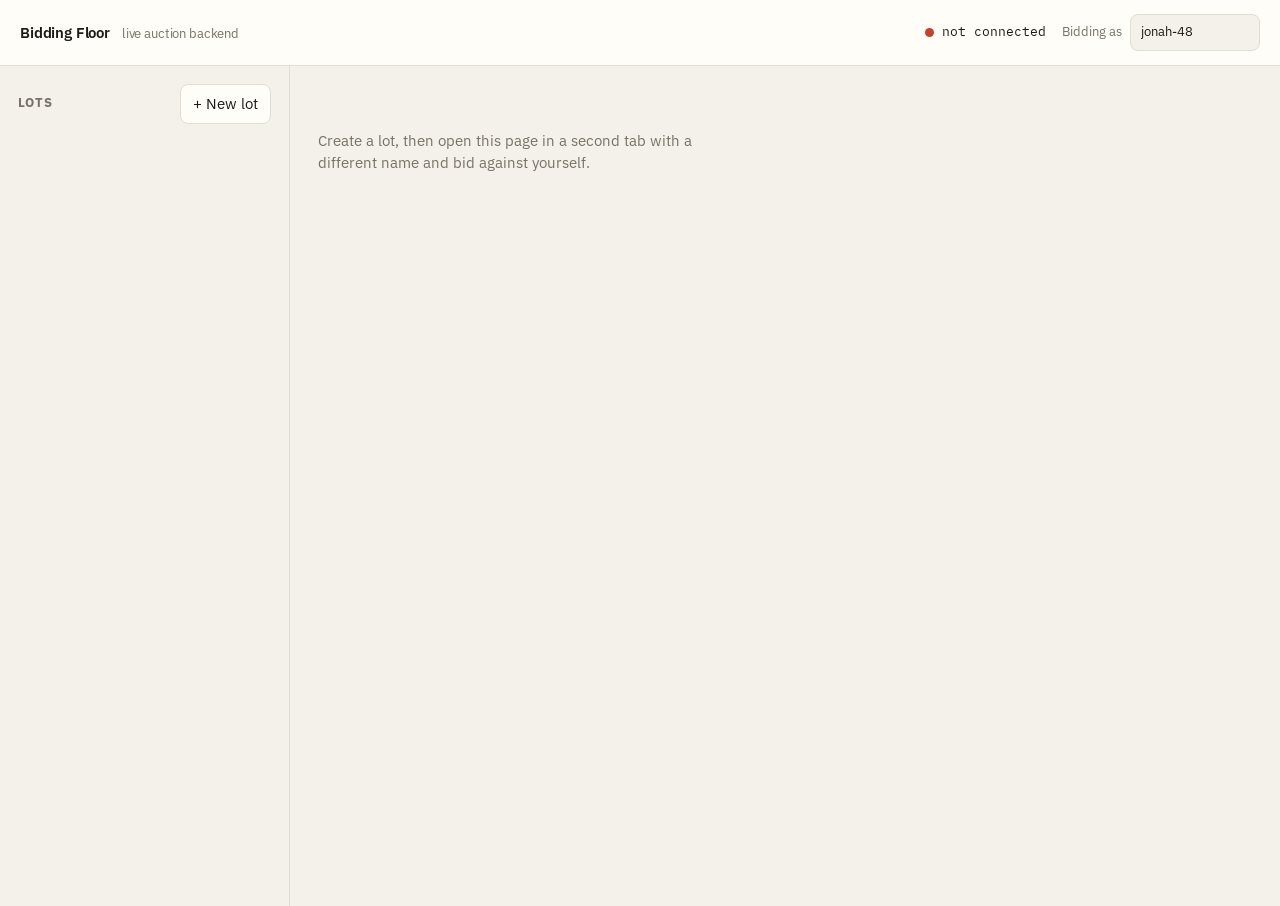
==== static/index.html @ c0554a83 "Browser client with failure drills; race and reconnect demos static/index.html: live bidding UI with" ====
<!doctype html>
<html lang="en">
<head>
<meta charset="utf-8">
<meta name="viewport" content="width=device-width, initial-scale=1">
<title>Bidding Floor</title>
<link rel="preconnect" href="https://fonts.googleapis.com">
<link rel="preconnect" href="https://fonts.gstatic.com" crossorigin>
<link href="https://fonts.googleapis.com/css2?family=IBM+Plex+Mono:wght@400;500;600&family=IBM+Plex+Sans:wght@400;500;600&display=swap" rel="stylesheet">
<style>
  :root {
    --bg: #f4f1ea; --panel: #fffdf8; --line: #e2ddd1; --ink: #1c1b18; --muted: #777266;
    --accent: #a8741a; --accent-soft: #f3e6c8; --up: #1f8a4c; --up-soft: #dcf1e3;
    --down: #c2412f; --down-soft: #f8e0db; --info: #2f5fb3;
    --sans: "IBM Plex Sans", system-ui, sans-serif;
    --mono: "IBM Plex Mono", ui-monospace, "Cascadia Mono", Consolas, monospace;
  }
  @media (prefers-color-scheme: dark) {
    :root:not([data-theme="light"]) {
      --bg: #111210; --panel: #191a17; --line: #2b2c28; --ink: #ecebe4; --muted: #8f8d84;
      --accent: #e3b04b; --accent-soft: #3a2f17; --up: #52cf86; --up-soft: #173324;
      --down: #ff7a68; --down-soft: #3c1e19; --info: #7fa8ff;
    }
  }
  :root[data-theme="dark"] {
    --bg: #111210; --panel: #191a17; --line: #2b2c28; --ink: #ecebe4; --muted: #8f8d84;
    --accent: #e3b04b; --accent-soft: #3a2f17; --up: #52cf86; --up-soft: #173324;
    --down: #ff7a68; --down-soft: #3c1e19; --info: #7fa8ff;
  }
  * { box-sizing: border-box; }
  body { margin: 0; background: var(--bg); color: var(--ink); font: 15px/1.45 var(--sans); }
  button, input, select { font: inherit; color: inherit; }
  button {
    border: 1px solid var(--line); background: var(--panel); border-radius: 8px;
    padding: 8px 12px; cursor: pointer;
  }
  button:hover { border-color: var(--muted); }
  button.primary { background: var(--ink); color: var(--bg); border-color: var(--ink); font-weight: 600; }
  input, select {
    border: 1px solid var(--line); background: var(--bg); border-radius: 8px; padding: 8px 10px; min-width: 0;
  }
  input:focus, select:focus, button:focus-visible { outline: 2px solid var(--accent); outline-offset: 1px; }
  .label { display: block; font-size: 11px; letter-spacing: .08em; text-transform: uppercase; color: var(--muted); }
  .num { font-family: var(--mono); font-variant-numeric: tabular-nums; }

  header {
    display: flex; align-items: center; gap: 16px; flex-wrap: wrap;
    padding: 14px 20px; border-bottom: 1px solid var(--line); background: var(--panel);
  }
  .brand { font-weight: 600; letter-spacing: -.01em; margin-right: auto; }
  .brand small { font-weight: 400; color: var(--muted); margin-left: 8px; }
  .conn { display: flex; align-items: center; gap: 8px; font-family: var(--mono); font-size: 13px; }
  .dot { width: 9px; height: 9px; border-radius: 50%; background: var(--muted); }
  .conn[data-s="live"] .dot { background: var(--up); box-shadow: 0 0 0 4px var(--up-soft); }
  .conn[data-s="reconnecting"] .dot, .conn[data-s="connecting"] .dot { background: var(--accent); animation: pulse 1s infinite; }
  .conn[data-s="offline"] .dot, .conn[data-s="gone"] .dot { background: var(--down); }
  @keyframes pulse { 50% { opacity: .3; } }
  .who { display: flex; align-items: center; gap: 8px; color: var(--muted); font-size: 13px; }
  .who input { width: 130px; color: var(--ink); }

  .layout { display: grid; grid-template-columns: 290px 1fr; min-height: calc(100vh - 60px); }
  aside { border-right: 1px solid var(--line); padding: 18px; }
  .lots-head { display: flex; align-items: center; justify-content: space-between; margin-bottom: 12px; }
  h2 { font-size: 13px; letter-spacing: .08em; text-transform: uppercase; color: var(--muted); margin: 0; }
  #newLot { display: grid; gap: 8px; padding: 12px; margin-bottom: 14px; border: 1px dashed var(--line); border-radius: 10px; }
  #newLot[hidden] { display: none; }
  #newLot .row { display: grid; grid-template-columns: 1fr 1fr; gap: 8px; }
  #newLot label { display: grid; gap: 4px; }
  #lotList { list-style: none; margin: 0; padding: 0; display: grid; gap: 6px; }
  #lotList button {
    width: 100%; text-align: left; display: grid; grid-template-columns: 1fr auto; gap: 2px 8px;
    padding: 10px 12px; border-radius: 10px;
  }
  #lotList button[aria-current="true"] { border-color: var(--accent); background: var(--accent-soft); }
  #lotList .t { font-weight: 500; overflow: hidden; text-overflow: ellipsis; white-space: nowrap; }
  #lotList .p { font-family: var(--mono); }
  #lotList .s { grid-column: 1 / -1; font-size: 12px; color: var(--muted); font-family: var(--mono); }

  main.stage { padding: 24px 28px 40px; min-width: 0; }
  .empty { color: var(--muted); padding: 40px 0; max-width: 46ch; }
  .lot-head { display: flex; align-items: center; gap: 12px; flex-wrap: wrap; }
  h1 { font-size: 24px; letter-spacing: -.02em; margin: 0; }
  .badge { font: 600 11px var(--mono); letter-spacing: .06em; text-transform: uppercase; padding: 3px 8px; border-radius: 99px; }
  .badge.open { background: var(--up-soft); color: var(--up); }
  .badge.closed { background: var(--down-soft); color: var(--down); }

  .board {
    display: grid; grid-template-columns: 1.4fr 1fr; gap: 1px; margin: 18px 0 14px;
    background: var(--line); border: 1px solid var(--line); border-radius: 14px; overflow: hidden;
  }
  .board > div { background: var(--panel); padding: 18px 20px; }
  .amount { display: block; font: 600 clamp(34px, 6vw, 54px)/1.1 var(--mono); letter-spacing: -.03em; margin-top: 4px; }
  .amount.flash { animation: flash .9s ease-out; }
  @keyframes flash { 0% { color: var(--up); transform: translateY(-2px); } 100% { color: var(--ink); } }
  .leader { color: var(--muted); font-size: 14px; }
  .leader b { color: var(--ink); font-weight: 600; }
  .time { display: block; font: 500 clamp(26px, 4vw, 38px)/1.2 var(--mono); margin-top: 4px; }
  .time.urgent { color: var(--down); }
  .facts { display: flex; gap: 22px; flex-wrap: wrap; font-size: 13px; color: var(--muted); }
  .facts b { color: var(--ink); font-family: var(--mono); font-weight: 500; }
  .facts abbr { text-decoration: underline dotted; cursor: help; }

  form.bid { display: flex; gap: 8px; flex-wrap: wrap; margin: 18px 0 8px; }
  form.bid input { width: 180px; font-family: var(--mono); font-size: 17px; }
  .outbox { font-size: 13px; color: var(--accent); min-height: 20px; }
  .toast { min-height: 24px; font-size: 14px; }
  .toast.good { color: var(--up); } .toast.bad { color: var(--down); }

  .drills { display: flex; gap: 8px; align-items: center; flex-wrap: wrap; margin: 6px 0 22px; padding: 10px 12px; border: 1px dashed var(--line); border-radius: 10px; }
  .drills .label { margin-right: 4px; }
  .drills button { font-size: 13px; padding: 6px 10px; }
  .drills button[aria-pressed="true"] { border-color: var(--down); color: var(--down); }

  .columns { display: grid; grid-template-columns: 1fr 1fr; gap: 22px; }
  ol { list-style: none; margin: 8px 0 0; padding: 0; }
  #bids li { display: flex; justify-content: space-between; gap: 10px; padding: 8px 0; border-bottom: 1px solid var(--line); }
  #bids li.mine .who-b { color: var(--accent); font-weight: 600; }
  #bids li.new { animation: slide .6s ease-out; }
  @keyframes slide { from { background: var(--up-soft); } to { background: transparent; } }
  #bids .amt { font-family: var(--mono); font-weight: 500; }
  #bids .when, #log .when { color: var(--muted); font-family: var(--mono); font-size: 12px; }
  #log li { padding: 6px 0; border-bottom: 1px solid var(--line); font-size: 13px; display: grid; grid-template-columns: 64px 1fr; gap: 8px; }
  #log li.bad { color: var(--down); } #log li.good { color: var(--up); } #log li.sys { color: var(--info); }

  @media (max-width: 820px) {
    .layout { grid-template-columns: 1fr; }
    aside { border-right: 0; border-bottom: 1px solid var(--line); }
    main.stage { padding: 18px 16px 32px; }
    .board, .columns { grid-template-columns: 1fr; }
    header { padding: 12px 16px; }
  }
</style>
</head>
<body>
<header>
  <div class="brand">Bidding Floor <small>live auction backend</small></div>
  <div class="conn" id="conn" data-s="offline" role="status"><span class="dot"></span><span id="connText">not connected</span></div>
  <label class="who">Bidding as <input id="bidder" maxlength="40" autocomplete="off"></label>
</header>

<div class="layout">
  <aside>
    <div class="lots-head"><h2>Lots</h2><button id="newLotBtn" type="button">+ New lot</button></div>
    <form id="newLot" hidden>
      <label><span class="label">Title</span><input name="title" required maxlength="120" value="Vintage film camera"></label>
      <div class="row">
        <label><span class="label">Start ₹</span><input name="starting_price" type="number" min="1" value="1000" required></label>
        <label><span class="label">Step ₹</span><input name="min_increment" type="number" min="1" value="50" required></label>
      </div>
      <label><span class="label">Runs for</span>
        <select name="duration_seconds">
          <option value="60">1 minute</option><option value="180" selected>3 minutes</option>
          <option value="600">10 minutes</option><option value="3600">1 hour</option>
        </select>
      </label>
      <button class="primary" type="submit">Create lot</button>
    </form>
    <ol id="lotList"></ol>
  </aside>

  <main class="stage">
    <div class="empty" id="empty">Create a lot, then open this page in a second tab with a different name and bid against yourself.</div>
    <section id="lot" hidden>
      <div class="lot-head"><h1 id="title"></h1><span class="badge" id="status"></span></div>

      <div class="board">
        <div>
          <span class="label">Current bid</span>
          <span class="amount" id="price">—</span>
          <span class="leader" id="leader"></span>
        </div>
        <div>
          <span class="label" id="clockLabel">Ends in</span>
          <span class="time" id="countdown">--:--</span>
        </div>
      </div>

      <div class="facts">
        <span>Next bid from <b id="minNext"></b></span>
        <span><b id="bidCount"></b> bids</span>
        <span><abbr title="Bumped on every change in the database. Updates older than the version you hold are ignored, so a snapshot and the live feed can never be applied out of order.">Version</abbr> <b id="version"></b></span>
      </div>

      <form class="bid" id="bidForm">
        <input id="amount" type="number" min="1" step="1" inputmode="numeric" aria-label="Bid amount" required>
        <button class="primary" type="submit">Place bid</button>
        <button type="button" data-steps="1">Min bid</button>
        <button type="button" data-steps="5">+5 steps</button>
      </form>
      <div class="outbox num" id="outbox" aria-live="polite"></div>
      <div class="toast" id="toast" aria-live="polite"></div>

      <div class="drills">
        <span class="label">Failure drills</span>
        <button type="button" id="dropBtn" title="Kill the socket like a network blip; the client reconnects with backoff">Drop connection</button>
        <button type="button" id="offlineBtn" aria-pressed="false" title="Stay disconnected. Bids queue in an outbox and are sent on reconnect">Go offline</button>
        <button type="button" id="resyncBtn" title="Ask the server for a fresh snapshot from the database">Resync</button>
      </div>

      <div class="columns">
        <div><h2>Bids (from the database)</h2><ol id="bids"></ol></div>
        <div><h2>This tab's activity</h2><ol id="log"></ol></div>
      </div>
    </section>
  </main>
</div>

<script>
(() => {
  const $ = (id) => document.getElementById(id);
  const money = (n) => (n == null ? "—" : "₹" + Number(n).toLocaleString("en-IN"));
  const clock = (d = new Date()) => d.toTimeString().slice(0, 8);
  const newId = () => (window.crypto && crypto.randomUUID ? crypto.randomUUID()
    : Date.now().toString(36) + Math.random().toString(36).slice(2));
  const REASONS = {
    bid_too_low: "too low",
    auction_closed: "the auction has ended",
    watch_only: "enter a name to bid",
    invalid_amount: "not a valid amount",
  };

  // ---- identity --------------------------------------------------------
  const names = ["asha", "bilal", "chen", "dara", "esha", "farid", "gita", "hiro", "isha", "jonah"];
  let bidder = "";
  try { bidder = localStorage.getItem("bidder") || ""; } catch {}
  if (!bidder) bidder = names[Math.floor(Math.random() * names.length)] + "-" + Math.floor(Math.random() * 90 + 10);
  $("bidder").value = bidder;
  $("bidder").addEventListener("change", () => {
    bidder = $("bidder").value.trim().slice(0, 40);
    try { localStorage.setItem("bidder", bidder); } catch {}
    log("sys", `Now ${bidder ? "bidding as " + bidder : "watching only"}; reconnecting`);
    reconnectNow();
  });

  // ---- connection ------------------------------------------------------
  let lotId = null;          // selected auction
  let ws = null;             // current socket, null while down
  let state = null;          // latest auction state, always from the server
  let bids = [];             // accepted bids, newest first
  let attempt = 0, retryTimer = null, offline = false, clockOffset = 0;
  const outbox = new Map();  // request_id -> amount, kept until the server answers

  function setConn(s, delay) {
    $("conn").dataset.s = s;
    $("connText").textContent = {
      live: "live", connecting: "connecting…", offline: "offline (drill)", gone: "lot not found",
      reconnecting: `reconnecting in ${((delay || 0) / 1000).toFixed(1)}s`,
    }[s];
  }

  function connect() {
    clearTimeout(retryTimer);
    if (lotId == null || offline) return;
    const proto = location.protocol === "https:" ? "wss" : "ws";
    const q = bidder ? `?bidder=${encodeURIComponent(bidder)}` : "";
    const sock = new WebSocket(`${proto}://${location.host}/ws/auctions/${lotId}${q}`);
    ws = sock;
    setConn("connecting");
    sock.onopen = () => { if (ws === sock) { attempt = 0; setConn("live"); } };
    sock.onmessage = (e) => { if (ws === sock) handle(JSON.parse(e.data)); };
    sock.onclose = (e) => {
      if (ws !== sock) return;            // replaced on purpose
      ws = null;
      if (e.code === 4404) { setConn("gone"); return; }
      if (offline) { setConn("offline"); return; }
      // Exponential backoff with jitter, so a restarting server isn't hit by every tab at once.
      const delay = Math.min(8000, 400 * 2 ** attempt) * (0.5 + Math.random() / 2);
      attempt++;
      setConn("reconnecting", delay);
      log("bad", `Connection lost (code ${e.code}). Retrying in ${(delay / 1000).toFixed(1)}s`);
      retryTimer = setTimeout(connect, delay);
    };
  }

  function disconnect() {
    clearTimeout(retryTimer);
    const old = ws; ws = null;
    if (old) old.close(1000);
  }
  function reconnectNow() { disconnect(); attempt = 0; connect(); }
  function send(obj) {
    if (ws && ws.readyState === WebSocket.OPEN) { ws.send(JSON.stringify(obj)); return true; }
    return false;
  }

  // ---- server messages -------------------------------------------------
  function handle(msg) {
    switch (msg.type) {
      case "snapshot": {
        const before = state && state.id === msg.auction.id ? state.version : null;
        state = msg.auction;
        bids = msg.bids;
        clockOffset = Date.parse(msg.server_time) - Date.now();
        log("sys", before == null
          ? `Connected. Snapshot v${state.version} read from the database`
          : `Snapshot from the database: v${before} → v${state.version}`);
        render();
        flushOutbox();
        break;
      }
      case "bid_accepted":
      case "auction_closed": {
        if (!state || msg.auction.version <= state.version) return;  // already have this or newer
        state = msg.auction;
        if (msg.bid) { bids = [msg.bid, ...bids].slice(0, 50); flashPrice(); }
        if (msg.type === "auction_closed") {
          log(state.leader === bidder ? "good" : "sys", state.leader
            ? `Auction closed. Winner: ${state.leader} at ${money(state.current_price)}`
            : "Auction closed with no bids");
        }
        render(msg.bid && msg.bid.id);
        break;
      }
      case "bid_result": onBidResult(msg); break;
      case "error": log("bad", `Server: ${msg.message}`); break;
    }
  }

  function onBidResult(msg) {
    const amount = outbox.get(msg.request_id);
    if (msg.reason === "busy_retry") { setTimeout(flushOutbox, 300); return; }  // stays queued
    outbox.delete(msg.request_id);
    renderOutbox();
    if (msg.accepted) {
      toast("good", msg.duplicate ? "Already counted. The retry didn't bid twice." : "You're the high bidder.");
      log("good", `${money(msg.bid.amount)} accepted${msg.duplicate ? " (a retry, not placed twice)" : ""}`);
    } else {
      const why = REASONS[msg.reason] || msg.reason;
      const min = msg.auction && msg.reason === "bid_too_low" ? `; minimum is ${money(msg.auction.min_next_bid)}` : "";
      toast("bad", `Rejected: ${why}${min}.`);
      log("bad", `${money(amount ?? (msg.bid && msg.bid.amount))} rejected: ${why}${min}`);
    }
    if (msg.auction && state && msg.auction.version > state.version) { state = msg.auction; render(); }
  }

  // ---- bidding ---------------------------------------------------------
  function placeBid(amount) {
    const request_id = newId();
    outbox.set(request_id, amount);
    if (!send({ type: "bid", amount, request_id })) {
      log("sys", `${money(amount)} queued; it will be sent when the connection is back`);
    }
    renderOutbox();
  }
  function flushOutbox() {
    for (const [request_id, amount] of outbox) send({ type: "bid", amount, request_id });
    renderOutbox();
  }

  $("bidForm").addEventListener("submit", (e) => {
    e.preventDefault();
    const amount = parseInt($("amount").value, 10);
    if (Number.isFinite(amount) && amount > 0) { placeBid(amount); $("amount").value = ""; }
  });
  document.querySelectorAll("[data-steps]").forEach((b) => b.addEventListener("click", () => {
    if (!state) return;
    $("amount").value = state.min_next_bid + (Number(b.dataset.steps) - 1) * state.min_increment;
    $("amount").focus();
  }));

  // ---- failure drills --------------------------------------------------
  $("dropBtn").addEventListener("click", () => {
    if (!ws) return;
    log("bad", "Drill: connection dropped");
    ws.close(4000, "drill");                // not a clean exit, so the client reconnects
  });
  $("offlineBtn").addEventListener("click", () => {
    offline = !offline;
    $("offlineBtn").setAttribute("aria-pressed", String(offline));
    $("offlineBtn").textContent = offline ? "Go online" : "Go offline";
    if (offline) { log("sys", "Drill: offline. New bids will queue"); disconnect(); setConn("offline"); }
    else { log("sys", "Drill: back online"); attempt = 0; connect(); }
  });
  $("resyncBtn").addEventListener("click", () => send({ type: "resync" }));

  // ---- rendering -------------------------------------------------------
  function render(newBidId) {
    $("empty").hidden = !!state;
    $("lot").hidden = !state;
    if (!state) return;
    $("title").textContent = state.title;
    $("status").textContent = state.status;
    $("status").className = "badge " + state.status;
    $("price").textContent = money(state.current_price);
    const leader = $("leader");
    leader.replaceChildren();
    if (state.leader) {
      const b = document.createElement("b"); b.textContent = state.leader;
      leader.append(state.status === "closed" ? "won by " : "held by ", b, state.leader === bidder ? " (you)" : "");
    } else {
      leader.textContent = `opens at ${money(state.starting_price)}`;
    }
    $("minNext").textContent = money(state.min_next_bid);
    $("bidCount").textContent = state.bid_count;
    $("version").textContent = "v" + state.version;
    $("amount").placeholder = state.min_next_bid;

    $("bids").replaceChildren(...bids.map((bid) => {
      const li = document.createElement("li");
      if (bid.bidder === bidder) li.classList.add("mine");
      if (bid.id === newBidId) li.classList.add("new");
      const who = document.createElement("span"); who.className = "who-b"; who.textContent = bid.bidder;
      const when = document.createElement("span"); when.className = "when"; when.textContent = clock(new Date(bid.created_at));
      const left = document.createElement("span"); left.append(who, " ", when);
      const amt = document.createElement("span"); amt.className = "amt"; amt.textContent = money(bid.amount);
      li.append(left, amt);
      return li;
    }));
    tick();
    updateLotRow();
  }

  function renderOutbox() {
    $("outbox").textContent = outbox.size
      ? `Outbox: ${[...outbox.values()].map(money).join(", ")} waiting for the server`
      : "";
  }
  function flashPrice() {
    const el = $("price"); el.classList.remove("flash"); void el.offsetWidth; el.classList.add("flash");
  }
  let toastTimer;
  function toast(kind, text) {
    $("toast").className = "toast " + kind; $("toast").textContent = text;
    clearTimeout(toastTimer); toastTimer = setTimeout(() => { $("toast").textContent = ""; }, 4000);
  }
  function log(kind, text) {
    const li = document.createElement("li"); li.className = kind;
    const when = document.createElement("span"); when.className = "when"; when.textContent = clock();
    const t = document.createElement("span"); t.textContent = text;
    li.append(when, t);
    $("log").prepend(li);
    while ($("log").children.length > 40) $("log").lastChild.remove();
  }

  function fmtLeft(ms) {
    if (ms <= 0) return "00:00";
    const s = Math.floor(ms / 1000), h = Math.floor(s / 3600);
    const mm = String(Math.floor((s % 3600) / 60)).padStart(2, "0"), ss = String(s % 60).padStart(2, "0");
    return h ? `${h}:${mm}:${ss}` : `${mm}:${ss}`;
  }
  function tick() {
    if (!state) return;
    const ms = Date.parse(state.ends_at) - (Date.now() + clockOffset);  // server clock, not the laptop's
    if (state.status === "closed") {
      $("clockLabel").textContent = "Ended at";
      $("countdown").textContent = clock(new Date(state.closed_at || state.ends_at));
    } else {
      $("clockLabel").textContent = ms > 0 ? "Ends in" : "Closing…";
      $("countdown").textContent = fmtLeft(ms);
    }
    $("countdown").classList.toggle("urgent", state.status === "open" && ms < 30000);
  }
  setInterval(tick, 250);

  // ---- lots ------------------------------------------------------------
  let lots = [];
  async function loadLots() {
    try { lots = await (await fetch("/auctions")).json(); } catch { return; }
    renderLots();
    if (lotId == null) {
      const fromHash = Number(new URLSearchParams(location.hash.slice(1)).get("lot"));
      const pick = lots.find((l) => l.id === fromHash) || lots.find((l) => l.status === "open");
      if (pick) selectLot(pick.id);
    }
  }
  function updateLotRow() {
    const i = lots.findIndex((l) => l.id === state.id);
    if (i >= 0) { lots[i] = state; renderLots(); }
  }
  function renderLots() {
    $("lotList").replaceChildren(...lots.map((l) => {
      const li = document.createElement("li");
      const b = document.createElement("button"); b.type = "button";
      b.setAttribute("aria-current", String(l.id === lotId));
      const t = document.createElement("span"); t.className = "t"; t.textContent = l.title;
      const p = document.createElement("span"); p.className = "p"; p.textContent = money(l.current_price ?? l.starting_price);
      const s = document.createElement("span"); s.className = "s";
      s.textContent = l.status === "closed"
        ? `#${l.id} · closed · ${l.leader ? "won by " + l.leader : "no bids"}`
        : `#${l.id} · ${l.bid_count} bids · open`;
      b.append(t, p, s);
      b.addEventListener("click", () => selectLot(l.id));
      li.append(b);
      return li;
    }));
  }
  function selectLot(id) {
    if (id === lotId) return;
    lotId = id; state = null; bids = []; outbox.clear();
    renderOutbox(); render(); renderLots();
    $("log").replaceChildren();
    history.replaceState(null, "", `#lot=${id}`);
    reconnectNow();
  }

  $("newLotBtn").addEventListener("click", () => { $("newLot").hidden = !$("newLot").hidden; });
  $("newLot").addEventListener("submit", async (e) => {
    e.preventDefault();
    const f = new FormData(e.target);
    const body = Object.fromEntries([...f].map(([k, v]) => [k, k === "title" ? v : Number(v)]));
    const res = await fetch("/auctions", {
      method: "POST", headers: { "Content-Type": "application/json" }, body: JSON.stringify(body),
    });
    if (!res.ok) { toast("bad", "Couldn't create the lot"); return; }
    const lot = await res.json();
    $("newLot").hidden = true;
    await loadLots();
    selectLot(lot.id);
  });

  loadLots();
  setInterval(loadLots, 5000);
})();
</script>
</body>
</html>
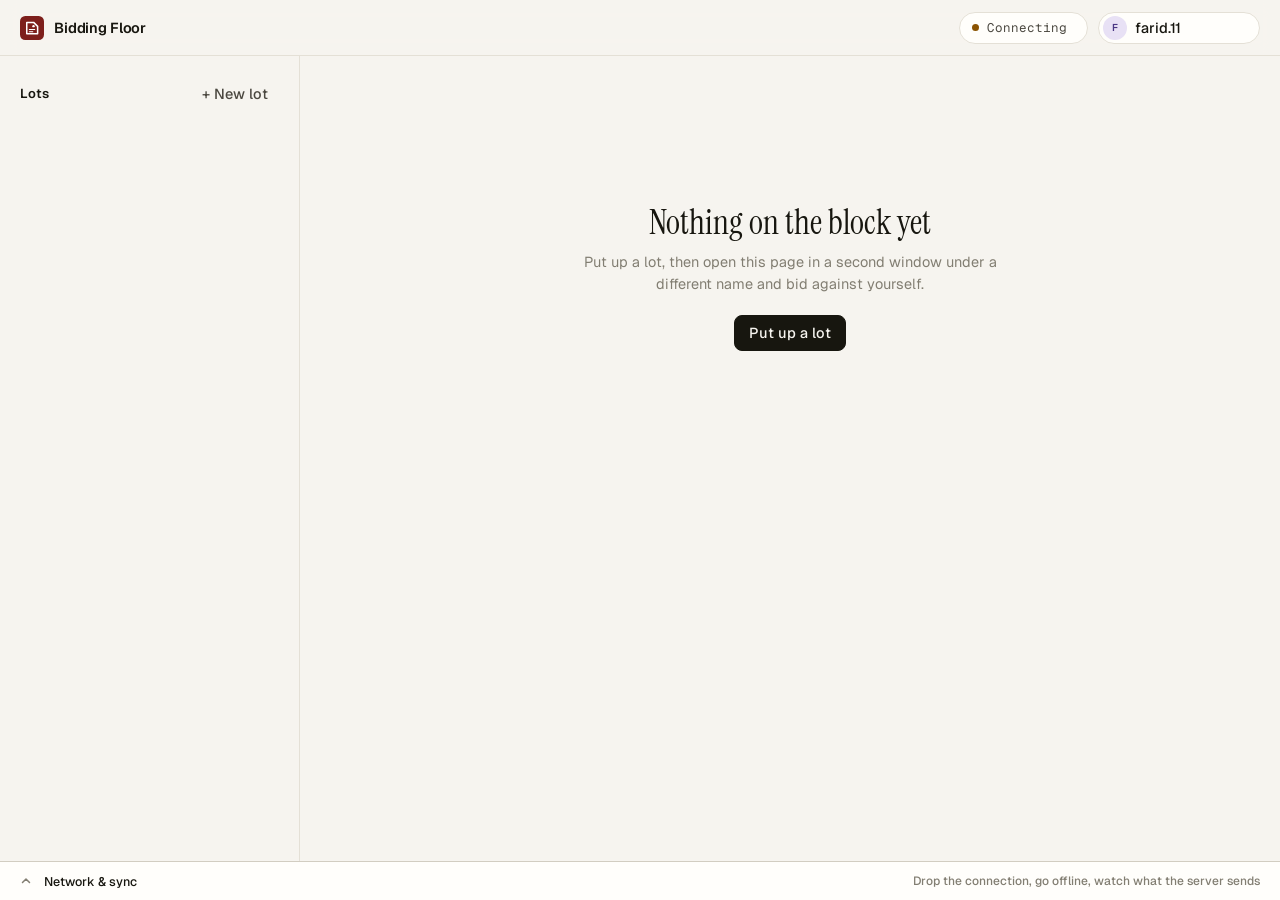
==== commit 53b17c8b: "Redesign the browser client Auction-house layout with lot numbers, one-click bid at the next increme" ====
--- a/static/index.html
+++ b/static/index.html
@@ -3,514 +3,157 @@
 <head>
 <meta charset="utf-8">
 <meta name="viewport" content="width=device-width, initial-scale=1">
-<title>Bidding Floor</title>
+<title>Bidding Floor · live auctions</title>
+<meta name="description" content="Timed auctions with live bidding over WebSockets.">
+<meta name="theme-color" content="#f6f4ef" media="(prefers-color-scheme: light)">
+<meta name="theme-color" content="#100f0d" media="(prefers-color-scheme: dark)">
+<link rel="icon" href="/static/favicon.svg" type="image/svg+xml">
 <link rel="preconnect" href="https://fonts.googleapis.com">
 <link rel="preconnect" href="https://fonts.gstatic.com" crossorigin>
-<link href="https://fonts.googleapis.com/css2?family=IBM+Plex+Mono:wght@400;500;600&family=IBM+Plex+Sans:wght@400;500;600&display=swap" rel="stylesheet">
-<style>
-  :root {
-    --bg: #f4f1ea; --panel: #fffdf8; --line: #e2ddd1; --ink: #1c1b18; --muted: #777266;
-    --accent: #a8741a; --accent-soft: #f3e6c8; --up: #1f8a4c; --up-soft: #dcf1e3;
-    --down: #c2412f; --down-soft: #f8e0db; --info: #2f5fb3;
-    --sans: "IBM Plex Sans", system-ui, sans-serif;
-    --mono: "IBM Plex Mono", ui-monospace, "Cascadia Mono", Consolas, monospace;
-  }
-  @media (prefers-color-scheme: dark) {
-    :root:not([data-theme="light"]) {
-      --bg: #111210; --panel: #191a17; --line: #2b2c28; --ink: #ecebe4; --muted: #8f8d84;
-      --accent: #e3b04b; --accent-soft: #3a2f17; --up: #52cf86; --up-soft: #173324;
-      --down: #ff7a68; --down-soft: #3c1e19; --info: #7fa8ff;
-    }
-  }
-  :root[data-theme="dark"] {
-    --bg: #111210; --panel: #191a17; --line: #2b2c28; --ink: #ecebe4; --muted: #8f8d84;
-    --accent: #e3b04b; --accent-soft: #3a2f17; --up: #52cf86; --up-soft: #173324;
-    --down: #ff7a68; --down-soft: #3c1e19; --info: #7fa8ff;
-  }
-  * { box-sizing: border-box; }
-  body { margin: 0; background: var(--bg); color: var(--ink); font: 15px/1.45 var(--sans); }
-  button, input, select { font: inherit; color: inherit; }
-  button {
-    border: 1px solid var(--line); background: var(--panel); border-radius: 8px;
-    padding: 8px 12px; cursor: pointer;
-  }
-  button:hover { border-color: var(--muted); }
-  button.primary { background: var(--ink); color: var(--bg); border-color: var(--ink); font-weight: 600; }
-  input, select {
-    border: 1px solid var(--line); background: var(--bg); border-radius: 8px; padding: 8px 10px; min-width: 0;
-  }
-  input:focus, select:focus, button:focus-visible { outline: 2px solid var(--accent); outline-offset: 1px; }
-  .label { display: block; font-size: 11px; letter-spacing: .08em; text-transform: uppercase; color: var(--muted); }
-  .num { font-family: var(--mono); font-variant-numeric: tabular-nums; }
-
-  header {
-    display: flex; align-items: center; gap: 16px; flex-wrap: wrap;
-    padding: 14px 20px; border-bottom: 1px solid var(--line); background: var(--panel);
-  }
-  .brand { font-weight: 600; letter-spacing: -.01em; margin-right: auto; }
-  .brand small { font-weight: 400; color: var(--muted); margin-left: 8px; }
-  .conn { display: flex; align-items: center; gap: 8px; font-family: var(--mono); font-size: 13px; }
-  .dot { width: 9px; height: 9px; border-radius: 50%; background: var(--muted); }
-  .conn[data-s="live"] .dot { background: var(--up); box-shadow: 0 0 0 4px var(--up-soft); }
-  .conn[data-s="reconnecting"] .dot, .conn[data-s="connecting"] .dot { background: var(--accent); animation: pulse 1s infinite; }
-  .conn[data-s="offline"] .dot, .conn[data-s="gone"] .dot { background: var(--down); }
-  @keyframes pulse { 50% { opacity: .3; } }
-  .who { display: flex; align-items: center; gap: 8px; color: var(--muted); font-size: 13px; }
-  .who input { width: 130px; color: var(--ink); }
-
-  .layout { display: grid; grid-template-columns: 290px 1fr; min-height: calc(100vh - 60px); }
-  aside { border-right: 1px solid var(--line); padding: 18px; }
-  .lots-head { display: flex; align-items: center; justify-content: space-between; margin-bottom: 12px; }
-  h2 { font-size: 13px; letter-spacing: .08em; text-transform: uppercase; color: var(--muted); margin: 0; }
-  #newLot { display: grid; gap: 8px; padding: 12px; margin-bottom: 14px; border: 1px dashed var(--line); border-radius: 10px; }
-  #newLot[hidden] { display: none; }
-  #newLot .row { display: grid; grid-template-columns: 1fr 1fr; gap: 8px; }
-  #newLot label { display: grid; gap: 4px; }
-  #lotList { list-style: none; margin: 0; padding: 0; display: grid; gap: 6px; }
-  #lotList button {
-    width: 100%; text-align: left; display: grid; grid-template-columns: 1fr auto; gap: 2px 8px;
-    padding: 10px 12px; border-radius: 10px;
-  }
-  #lotList button[aria-current="true"] { border-color: var(--accent); background: var(--accent-soft); }
-  #lotList .t { font-weight: 500; overflow: hidden; text-overflow: ellipsis; white-space: nowrap; }
-  #lotList .p { font-family: var(--mono); }
-  #lotList .s { grid-column: 1 / -1; font-size: 12px; color: var(--muted); font-family: var(--mono); }
-
-  main.stage { padding: 24px 28px 40px; min-width: 0; }
-  .empty { color: var(--muted); padding: 40px 0; max-width: 46ch; }
-  .lot-head { display: flex; align-items: center; gap: 12px; flex-wrap: wrap; }
-  h1 { font-size: 24px; letter-spacing: -.02em; margin: 0; }
-  .badge { font: 600 11px var(--mono); letter-spacing: .06em; text-transform: uppercase; padding: 3px 8px; border-radius: 99px; }
-  .badge.open { background: var(--up-soft); color: var(--up); }
-  .badge.closed { background: var(--down-soft); color: var(--down); }
-
-  .board {
-    display: grid; grid-template-columns: 1.4fr 1fr; gap: 1px; margin: 18px 0 14px;
-    background: var(--line); border: 1px solid var(--line); border-radius: 14px; overflow: hidden;
-  }
-  .board > div { background: var(--panel); padding: 18px 20px; }
-  .amount { display: block; font: 600 clamp(34px, 6vw, 54px)/1.1 var(--mono); letter-spacing: -.03em; margin-top: 4px; }
-  .amount.flash { animation: flash .9s ease-out; }
-  @keyframes flash { 0% { color: var(--up); transform: translateY(-2px); } 100% { color: var(--ink); } }
-  .leader { color: var(--muted); font-size: 14px; }
-  .leader b { color: var(--ink); font-weight: 600; }
-  .time { display: block; font: 500 clamp(26px, 4vw, 38px)/1.2 var(--mono); margin-top: 4px; }
-  .time.urgent { color: var(--down); }
-  .facts { display: flex; gap: 22px; flex-wrap: wrap; font-size: 13px; color: var(--muted); }
-  .facts b { color: var(--ink); font-family: var(--mono); font-weight: 500; }
-  .facts abbr { text-decoration: underline dotted; cursor: help; }
-
-  form.bid { display: flex; gap: 8px; flex-wrap: wrap; margin: 18px 0 8px; }
-  form.bid input { width: 180px; font-family: var(--mono); font-size: 17px; }
-  .outbox { font-size: 13px; color: var(--accent); min-height: 20px; }
-  .toast { min-height: 24px; font-size: 14px; }
-  .toast.good { color: var(--up); } .toast.bad { color: var(--down); }
-
-  .drills { display: flex; gap: 8px; align-items: center; flex-wrap: wrap; margin: 6px 0 22px; padding: 10px 12px; border: 1px dashed var(--line); border-radius: 10px; }
-  .drills .label { margin-right: 4px; }
-  .drills button { font-size: 13px; padding: 6px 10px; }
-  .drills button[aria-pressed="true"] { border-color: var(--down); color: var(--down); }
-
-  .columns { display: grid; grid-template-columns: 1fr 1fr; gap: 22px; }
-  ol { list-style: none; margin: 8px 0 0; padding: 0; }
-  #bids li { display: flex; justify-content: space-between; gap: 10px; padding: 8px 0; border-bottom: 1px solid var(--line); }
-  #bids li.mine .who-b { color: var(--accent); font-weight: 600; }
-  #bids li.new { animation: slide .6s ease-out; }
-  @keyframes slide { from { background: var(--up-soft); } to { background: transparent; } }
-  #bids .amt { font-family: var(--mono); font-weight: 500; }
-  #bids .when, #log .when { color: var(--muted); font-family: var(--mono); font-size: 12px; }
-  #log li { padding: 6px 0; border-bottom: 1px solid var(--line); font-size: 13px; display: grid; grid-template-columns: 64px 1fr; gap: 8px; }
-  #log li.bad { color: var(--down); } #log li.good { color: var(--up); } #log li.sys { color: var(--info); }
-
-  @media (max-width: 820px) {
-    .layout { grid-template-columns: 1fr; }
-    aside { border-right: 0; border-bottom: 1px solid var(--line); }
-    main.stage { padding: 18px 16px 32px; }
-    .board, .columns { grid-template-columns: 1fr; }
-    header { padding: 12px 16px; }
-  }
-</style>
+<link href="https://fonts.googleapis.com/css2?family=Geist:wght@400;500;600&family=Geist+Mono:wght@400;500&family=Instrument+Serif&display=swap" rel="stylesheet">
+<link rel="stylesheet" href="/static/app.css">
+<script src="/static/app.js" defer></script>
 </head>
 <body>
-<header>
-  <div class="brand">Bidding Floor <small>live auction backend</small></div>
-  <div class="conn" id="conn" data-s="offline" role="status"><span class="dot"></span><span id="connText">not connected</span></div>
-  <label class="who">Bidding as <input id="bidder" maxlength="40" autocomplete="off"></label>
+
+<header class="topbar">
+  <a class="brand" href="/">
+    <svg viewBox="0 0 32 32" aria-hidden="true"><rect width="32" height="32" rx="7" fill="var(--brand)"/><path d="M9 8.5h9.2l5.3 5.3v9.7H9z" fill="none" stroke="#fff" stroke-width="2" stroke-linejoin="round"/><circle cx="18" cy="13.5" r="1.6" fill="#fff"/><path d="M12.5 18h7M12.5 21h4.5" stroke="#fff" stroke-width="1.6" stroke-linecap="round"/></svg>
+    <span class="brand-name">Bidding Floor</span>
+  </a>
+  <span class="topbar-meta" id="liveCount"></span>
+  <div class="topbar-right">
+    <button class="conn" id="conn" type="button" data-state="connecting" title="Show the network panel">
+      <span class="conn-dot"></span><span id="connLabel">Connecting</span><span class="conn-ms" id="connMs"></span>
+    </button>
+    <label class="identity" title="Your bidder name">
+      <span class="avatar" id="meAvatar" aria-hidden="true"></span>
+      <input id="bidder" maxlength="40" autocomplete="nickname" spellcheck="false" aria-label="Your bidder name" placeholder="Your name">
+    </label>
+  </div>
 </header>
 
-<div class="layout">
-  <aside>
-    <div class="lots-head"><h2>Lots</h2><button id="newLotBtn" type="button">+ New lot</button></div>
-    <form id="newLot" hidden>
-      <label><span class="label">Title</span><input name="title" required maxlength="120" value="Vintage film camera"></label>
-      <div class="row">
-        <label><span class="label">Start ₹</span><input name="starting_price" type="number" min="1" value="1000" required></label>
-        <label><span class="label">Step ₹</span><input name="min_increment" type="number" min="1" value="50" required></label>
-      </div>
-      <label><span class="label">Runs for</span>
-        <select name="duration_seconds">
-          <option value="60">1 minute</option><option value="180" selected>3 minutes</option>
-          <option value="600">10 minutes</option><option value="3600">1 hour</option>
-        </select>
-      </label>
-      <button class="primary" type="submit">Create lot</button>
-    </form>
-    <ol id="lotList"></ol>
-  </aside>
+<div class="shell">
+  <nav class="lots" aria-label="Lots">
+    <div class="lots-head">
+      <h2>Lots <span id="lotCount"></span></h2>
+      <button class="btn btn-quiet" id="newLotBtn" type="button">+ New lot</button>
+    </div>
+    <ol class="lot-list" id="lotList"></ol>
+  </nav>
 
   <main class="stage">
-    <div class="empty" id="empty">Create a lot, then open this page in a second tab with a different name and bid against yourself.</div>
-    <section id="lot" hidden>
-      <div class="lot-head"><h1 id="title"></h1><span class="badge" id="status"></span></div>
+    <div class="empty" id="empty">
+      <h2>Nothing on the block yet</h2>
+      <p>Put up a lot, then open this page in a second window under a different name and bid against yourself.</p>
+      <button class="btn btn-ink" id="emptyNewLot" type="button">Put up a lot</button>
+    </div>
 
-      <div class="board">
-        <div>
-          <span class="label">Current bid</span>
-          <span class="amount" id="price">—</span>
-          <span class="leader" id="leader"></span>
+    <article class="lot" id="lot" hidden>
+      <header class="lot-head">
+        <p class="eyebrow"><span id="lotNo"></span><span class="dot"></span><span>Timed auction</span><span class="dot"></span><span id="lotOpened"></span></p>
+        <h1 id="lotTitle"></h1>
+        <p class="lot-desc" id="lotDesc"></p>
+      </header>
+
+      <aside class="bidbox" id="bidbox" aria-label="Bidding">
+        <div class="notice" id="notice" role="status" hidden></div>
+        <div class="bidbox-body">
+          <span class="label" id="priceLabel">Current bid</span>
+          <output class="price" id="price" aria-live="polite"></output>
+          <div class="price-sub" id="priceSub"></div>
+
+          <div class="clock">
+            <div class="clock-row"><span class="label" id="clockLabel">Closes in</span><span class="clock-time" id="clock"></span></div>
+            <div class="clock-bar"><span id="clockFill"></span></div>
+          </div>
+
+          <button class="btn btn-ink btn-bid" id="bidBtn" type="button"></button>
+          <div class="jumps" id="jumps"></div>
+
+          <form class="custom" id="customForm" autocomplete="off">
+            <label class="label" for="customAmount">Your own amount</label>
+            <div class="custom-row">
+              <div class="money-input"><span>₹</span><input id="customAmount" inputmode="numeric" pattern="[0-9]*"></div>
+              <button class="btn" type="submit">Place bid</button>
+            </div>
+          </form>
+
+          <p class="pending" id="pending" aria-live="polite"></p>
+          <p class="fine">Every bid is checked against the live price on the server. If someone gets there first, yours is turned down rather than applied.</p>
         </div>
-        <div>
-          <span class="label" id="clockLabel">Ends in</span>
-          <span class="time" id="countdown">--:--</span>
-        </div>
-      </div>
+      </aside>
 
-      <div class="facts">
-        <span>Next bid from <b id="minNext"></b></span>
-        <span><b id="bidCount"></b> bids</span>
-        <span><abbr title="Bumped on every change in the database. Updates older than the version you hold are ignored, so a snapshot and the live feed can never be applied out of order.">Version</abbr> <b id="version"></b></span>
-      </div>
-
-      <form class="bid" id="bidForm">
-        <input id="amount" type="number" min="1" step="1" inputmode="numeric" aria-label="Bid amount" required>
-        <button class="primary" type="submit">Place bid</button>
-        <button type="button" data-steps="1">Min bid</button>
-        <button type="button" data-steps="5">+5 steps</button>
-      </form>
-      <div class="outbox num" id="outbox" aria-live="polite"></div>
-      <div class="toast" id="toast" aria-live="polite"></div>
-
-      <div class="drills">
-        <span class="label">Failure drills</span>
-        <button type="button" id="dropBtn" title="Kill the socket like a network blip; the client reconnects with backoff">Drop connection</button>
-        <button type="button" id="offlineBtn" aria-pressed="false" title="Stay disconnected. Bids queue in an outbox and are sent on reconnect">Go offline</button>
-        <button type="button" id="resyncBtn" title="Ask the server for a fresh snapshot from the database">Resync</button>
-      </div>
-
-      <div class="columns">
-        <div><h2>Bids (from the database)</h2><ol id="bids"></ol></div>
-        <div><h2>This tab's activity</h2><ol id="log"></ol></div>
-      </div>
-    </section>
+      <section class="lot-details">
+        <dl class="facts">
+          <div><dt>Opening bid</dt><dd id="fOpening"></dd></div>
+          <div><dt>Increment</dt><dd id="fIncrement"></dd></div>
+          <div><dt>Bids</dt><dd id="fBids"></dd></div>
+          <div><dt>Closes</dt><dd id="fCloses"></dd></div>
+        </dl>
+        <div class="section-head"><h2>Bid history</h2><span>Read from the database, newest first</span></div>
+        <ol class="history" id="history"></ol>
+      </section>
+    </article>
   </main>
 </div>
 
-<script>
-(() => {
-  const $ = (id) => document.getElementById(id);
-  const money = (n) => (n == null ? "—" : "₹" + Number(n).toLocaleString("en-IN"));
-  const clock = (d = new Date()) => d.toTimeString().slice(0, 8);
-  const newId = () => (window.crypto && crypto.randomUUID ? crypto.randomUUID()
-    : Date.now().toString(36) + Math.random().toString(36).slice(2));
-  const REASONS = {
-    bid_too_low: "too low",
-    auction_closed: "the auction has ended",
-    watch_only: "enter a name to bid",
-    invalid_amount: "not a valid amount",
-  };
+<section class="devtools" id="devtools" data-open="false" aria-label="Network and sync">
+  <button class="devtools-tab" id="devToggle" type="button" aria-expanded="false" aria-controls="devBody">
+    <svg class="chev" width="12" height="12" viewBox="0 0 12 12" aria-hidden="true"><path d="M2.5 7.5 6 4l3.5 3.5" fill="none" stroke="currentColor" stroke-width="1.5" stroke-linecap="round" stroke-linejoin="round"/></svg>
+    Network &amp; sync
+    <span class="summary" id="devSummary"></span>
+    <span class="hint">Drop the connection, go offline, watch what the server sends</span>
+  </button>
+  <div class="devtools-body" id="devBody">
+    <div class="dev-stats">
+      <dl>
+        <dt>Socket</dt><dd id="dState">-</dd>
+        <dt>Round trip</dt><dd id="dLatency">-</dd>
+        <dt>Version held</dt><dd id="dVersion">-</dd>
+        <dt>Reconnects</dt><dd id="dReconnects">0</dd>
+        <dt>Unanswered bids</dt><dd id="dQueued">0</dd>
+      </dl>
+      <div class="dev-actions">
+        <button class="btn" id="dropBtn" type="button" title="Close the socket the way a network blip would. The client reconnects with backoff.">Drop connection</button>
+        <button class="btn" id="offlineBtn" type="button" aria-pressed="false" title="Stay disconnected. Bids wait in an outbox and are sent on reconnect.">Go offline</button>
+        <button class="btn" id="resyncBtn" type="button" title="Ask the server for a fresh snapshot from the database.">Resync from database</button>
+      </div>
+    </div>
+    <ol class="wire" id="wire" aria-label="Messages on the socket"></ol>
+  </div>
+</section>
 
-  // ---- identity --------------------------------------------------------
-  const names = ["asha", "bilal", "chen", "dara", "esha", "farid", "gita", "hiro", "isha", "jonah"];
-  let bidder = "";
-  try { bidder = localStorage.getItem("bidder") || ""; } catch {}
-  if (!bidder) bidder = names[Math.floor(Math.random() * names.length)] + "-" + Math.floor(Math.random() * 90 + 10);
-  $("bidder").value = bidder;
-  $("bidder").addEventListener("change", () => {
-    bidder = $("bidder").value.trim().slice(0, 40);
-    try { localStorage.setItem("bidder", bidder); } catch {}
-    log("sys", `Now ${bidder ? "bidding as " + bidder : "watching only"}; reconnecting`);
-    reconnectNow();
-  });
+<dialog id="lotDialog" aria-labelledby="lotDialogTitle">
+  <form id="lotForm">
+    <div class="dialog-head">
+      <h2 id="lotDialogTitle">Put up a lot</h2>
+      <p>It opens for bidding immediately.</p>
+    </div>
+    <div class="dialog-body">
+      <label class="field"><span class="label">Title</span><input name="title" required maxlength="120" placeholder="Leica M6 rangefinder, 1986"></label>
+      <label class="field"><span class="label">Description</span><textarea name="description" maxlength="2000" placeholder="Condition, provenance, anything a bidder should know"></textarea></label>
+      <div class="field-row">
+        <label class="field"><span class="label">Opening bid (₹)</span><input name="starting_price" type="number" min="1" step="1" required value="1000"></label>
+        <label class="field"><span class="label">Increment (₹)</span><input name="min_increment" type="number" min="1" step="1" required value="50"></label>
+      </div>
+      <div class="field">
+        <span class="label" id="durLabel">Runs for</span>
+        <div class="segmented" role="radiogroup" aria-labelledby="durLabel">
+          <input type="radio" name="duration_seconds" id="d2" value="120"><label for="d2">2 min</label>
+          <input type="radio" name="duration_seconds" id="d10" value="600" checked><label for="d10">10 min</label>
+          <input type="radio" name="duration_seconds" id="d60" value="3600"><label for="d60">1 hour</label>
+          <input type="radio" name="duration_seconds" id="d1440" value="86400"><label for="d1440">1 day</label>
+        </div>
+      </div>
+    </div>
+    <div class="dialog-foot">
+      <button class="btn btn-quiet" type="button" id="lotCancel">Cancel</button>
+      <button class="btn btn-ink" type="submit">Open bidding</button>
+    </div>
+  </form>
+</dialog>
 
-  // ---- connection ------------------------------------------------------
-  let lotId = null;          // selected auction
-  let ws = null;             // current socket, null while down
-  let state = null;          // latest auction state, always from the server
-  let bids = [];             // accepted bids, newest first
-  let attempt = 0, retryTimer = null, offline = false, clockOffset = 0;
-  const outbox = new Map();  // request_id -> amount, kept until the server answers
-
-  function setConn(s, delay) {
-    $("conn").dataset.s = s;
-    $("connText").textContent = {
-      live: "live", connecting: "connecting…", offline: "offline (drill)", gone: "lot not found",
-      reconnecting: `reconnecting in ${((delay || 0) / 1000).toFixed(1)}s`,
-    }[s];
-  }
-
-  function connect() {
-    clearTimeout(retryTimer);
-    if (lotId == null || offline) return;
-    const proto = location.protocol === "https:" ? "wss" : "ws";
-    const q = bidder ? `?bidder=${encodeURIComponent(bidder)}` : "";
-    const sock = new WebSocket(`${proto}://${location.host}/ws/auctions/${lotId}${q}`);
-    ws = sock;
-    setConn("connecting");
-    sock.onopen = () => { if (ws === sock) { attempt = 0; setConn("live"); } };
-    sock.onmessage = (e) => { if (ws === sock) handle(JSON.parse(e.data)); };
-    sock.onclose = (e) => {
-      if (ws !== sock) return;            // replaced on purpose
-      ws = null;
-      if (e.code === 4404) { setConn("gone"); return; }
-      if (offline) { setConn("offline"); return; }
-      // Exponential backoff with jitter, so a restarting server isn't hit by every tab at once.
-      const delay = Math.min(8000, 400 * 2 ** attempt) * (0.5 + Math.random() / 2);
-      attempt++;
-      setConn("reconnecting", delay);
-      log("bad", `Connection lost (code ${e.code}). Retrying in ${(delay / 1000).toFixed(1)}s`);
-      retryTimer = setTimeout(connect, delay);
-    };
-  }
-
-  function disconnect() {
-    clearTimeout(retryTimer);
-    const old = ws; ws = null;
-    if (old) old.close(1000);
-  }
-  function reconnectNow() { disconnect(); attempt = 0; connect(); }
-  function send(obj) {
-    if (ws && ws.readyState === WebSocket.OPEN) { ws.send(JSON.stringify(obj)); return true; }
-    return false;
-  }
-
-  // ---- server messages -------------------------------------------------
-  function handle(msg) {
-    switch (msg.type) {
-      case "snapshot": {
-        const before = state && state.id === msg.auction.id ? state.version : null;
-        state = msg.auction;
-        bids = msg.bids;
-        clockOffset = Date.parse(msg.server_time) - Date.now();
-        log("sys", before == null
-          ? `Connected. Snapshot v${state.version} read from the database`
-          : `Snapshot from the database: v${before} → v${state.version}`);
-        render();
-        flushOutbox();
-        break;
-      }
-      case "bid_accepted":
-      case "auction_closed": {
-        if (!state || msg.auction.version <= state.version) return;  // already have this or newer
-        state = msg.auction;
-        if (msg.bid) { bids = [msg.bid, ...bids].slice(0, 50); flashPrice(); }
-        if (msg.type === "auction_closed") {
-          log(state.leader === bidder ? "good" : "sys", state.leader
-            ? `Auction closed. Winner: ${state.leader} at ${money(state.current_price)}`
-            : "Auction closed with no bids");
-        }
-        render(msg.bid && msg.bid.id);
-        break;
-      }
-      case "bid_result": onBidResult(msg); break;
-      case "error": log("bad", `Server: ${msg.message}`); break;
-    }
-  }
-
-  function onBidResult(msg) {
-    const amount = outbox.get(msg.request_id);
-    if (msg.reason === "busy_retry") { setTimeout(flushOutbox, 300); return; }  // stays queued
-    outbox.delete(msg.request_id);
-    renderOutbox();
-    if (msg.accepted) {
-      toast("good", msg.duplicate ? "Already counted. The retry didn't bid twice." : "You're the high bidder.");
-      log("good", `${money(msg.bid.amount)} accepted${msg.duplicate ? " (a retry, not placed twice)" : ""}`);
-    } else {
-      const why = REASONS[msg.reason] || msg.reason;
-      const min = msg.auction && msg.reason === "bid_too_low" ? `; minimum is ${money(msg.auction.min_next_bid)}` : "";
-      toast("bad", `Rejected: ${why}${min}.`);
-      log("bad", `${money(amount ?? (msg.bid && msg.bid.amount))} rejected: ${why}${min}`);
-    }
-    if (msg.auction && state && msg.auction.version > state.version) { state = msg.auction; render(); }
-  }
-
-  // ---- bidding ---------------------------------------------------------
-  function placeBid(amount) {
-    const request_id = newId();
-    outbox.set(request_id, amount);
-    if (!send({ type: "bid", amount, request_id })) {
-      log("sys", `${money(amount)} queued; it will be sent when the connection is back`);
-    }
-    renderOutbox();
-  }
-  function flushOutbox() {
-    for (const [request_id, amount] of outbox) send({ type: "bid", amount, request_id });
-    renderOutbox();
-  }
-
-  $("bidForm").addEventListener("submit", (e) => {
-    e.preventDefault();
-    const amount = parseInt($("amount").value, 10);
-    if (Number.isFinite(amount) && amount > 0) { placeBid(amount); $("amount").value = ""; }
-  });
-  document.querySelectorAll("[data-steps]").forEach((b) => b.addEventListener("click", () => {
-    if (!state) return;
-    $("amount").value = state.min_next_bid + (Number(b.dataset.steps) - 1) * state.min_increment;
-    $("amount").focus();
-  }));
-
-  // ---- failure drills --------------------------------------------------
-  $("dropBtn").addEventListener("click", () => {
-    if (!ws) return;
-    log("bad", "Drill: connection dropped");
-    ws.close(4000, "drill");                // not a clean exit, so the client reconnects
-  });
-  $("offlineBtn").addEventListener("click", () => {
-    offline = !offline;
-    $("offlineBtn").setAttribute("aria-pressed", String(offline));
-    $("offlineBtn").textContent = offline ? "Go online" : "Go offline";
-    if (offline) { log("sys", "Drill: offline. New bids will queue"); disconnect(); setConn("offline"); }
-    else { log("sys", "Drill: back online"); attempt = 0; connect(); }
-  });
-  $("resyncBtn").addEventListener("click", () => send({ type: "resync" }));
-
-  // ---- rendering -------------------------------------------------------
-  function render(newBidId) {
-    $("empty").hidden = !!state;
-    $("lot").hidden = !state;
-    if (!state) return;
-    $("title").textContent = state.title;
-    $("status").textContent = state.status;
-    $("status").className = "badge " + state.status;
-    $("price").textContent = money(state.current_price);
-    const leader = $("leader");
-    leader.replaceChildren();
-    if (state.leader) {
-      const b = document.createElement("b"); b.textContent = state.leader;
-      leader.append(state.status === "closed" ? "won by " : "held by ", b, state.leader === bidder ? " (you)" : "");
-    } else {
-      leader.textContent = `opens at ${money(state.starting_price)}`;
-    }
-    $("minNext").textContent = money(state.min_next_bid);
-    $("bidCount").textContent = state.bid_count;
-    $("version").textContent = "v" + state.version;
-    $("amount").placeholder = state.min_next_bid;
-
-    $("bids").replaceChildren(...bids.map((bid) => {
-      const li = document.createElement("li");
-      if (bid.bidder === bidder) li.classList.add("mine");
-      if (bid.id === newBidId) li.classList.add("new");
-      const who = document.createElement("span"); who.className = "who-b"; who.textContent = bid.bidder;
-      const when = document.createElement("span"); when.className = "when"; when.textContent = clock(new Date(bid.created_at));
-      const left = document.createElement("span"); left.append(who, " ", when);
-      const amt = document.createElement("span"); amt.className = "amt"; amt.textContent = money(bid.amount);
-      li.append(left, amt);
-      return li;
-    }));
-    tick();
-    updateLotRow();
-  }
-
-  function renderOutbox() {
-    $("outbox").textContent = outbox.size
-      ? `Outbox: ${[...outbox.values()].map(money).join(", ")} waiting for the server`
-      : "";
-  }
-  function flashPrice() {
-    const el = $("price"); el.classList.remove("flash"); void el.offsetWidth; el.classList.add("flash");
-  }
-  let toastTimer;
-  function toast(kind, text) {
-    $("toast").className = "toast " + kind; $("toast").textContent = text;
-    clearTimeout(toastTimer); toastTimer = setTimeout(() => { $("toast").textContent = ""; }, 4000);
-  }
-  function log(kind, text) {
-    const li = document.createElement("li"); li.className = kind;
-    const when = document.createElement("span"); when.className = "when"; when.textContent = clock();
-    const t = document.createElement("span"); t.textContent = text;
-    li.append(when, t);
-    $("log").prepend(li);
-    while ($("log").children.length > 40) $("log").lastChild.remove();
-  }
-
-  function fmtLeft(ms) {
-    if (ms <= 0) return "00:00";
-    const s = Math.floor(ms / 1000), h = Math.floor(s / 3600);
-    const mm = String(Math.floor((s % 3600) / 60)).padStart(2, "0"), ss = String(s % 60).padStart(2, "0");
-    return h ? `${h}:${mm}:${ss}` : `${mm}:${ss}`;
-  }
-  function tick() {
-    if (!state) return;
-    const ms = Date.parse(state.ends_at) - (Date.now() + clockOffset);  // server clock, not the laptop's
-    if (state.status === "closed") {
-      $("clockLabel").textContent = "Ended at";
-      $("countdown").textContent = clock(new Date(state.closed_at || state.ends_at));
-    } else {
-      $("clockLabel").textContent = ms > 0 ? "Ends in" : "Closing…";
-      $("countdown").textContent = fmtLeft(ms);
-    }
-    $("countdown").classList.toggle("urgent", state.status === "open" && ms < 30000);
-  }
-  setInterval(tick, 250);
-
-  // ---- lots ------------------------------------------------------------
-  let lots = [];
-  async function loadLots() {
-    try { lots = await (await fetch("/auctions")).json(); } catch { return; }
-    renderLots();
-    if (lotId == null) {
-      const fromHash = Number(new URLSearchParams(location.hash.slice(1)).get("lot"));
-      const pick = lots.find((l) => l.id === fromHash) || lots.find((l) => l.status === "open");
-      if (pick) selectLot(pick.id);
-    }
-  }
-  function updateLotRow() {
-    const i = lots.findIndex((l) => l.id === state.id);
-    if (i >= 0) { lots[i] = state; renderLots(); }
-  }
-  function renderLots() {
-    $("lotList").replaceChildren(...lots.map((l) => {
-      const li = document.createElement("li");
-      const b = document.createElement("button"); b.type = "button";
-      b.setAttribute("aria-current", String(l.id === lotId));
-      const t = document.createElement("span"); t.className = "t"; t.textContent = l.title;
-      const p = document.createElement("span"); p.className = "p"; p.textContent = money(l.current_price ?? l.starting_price);
-      const s = document.createElement("span"); s.className = "s";
-      s.textContent = l.status === "closed"
-        ? `#${l.id} · closed · ${l.leader ? "won by " + l.leader : "no bids"}`
-        : `#${l.id} · ${l.bid_count} bids · open`;
-      b.append(t, p, s);
-      b.addEventListener("click", () => selectLot(l.id));
-      li.append(b);
-      return li;
-    }));
-  }
-  function selectLot(id) {
-    if (id === lotId) return;
-    lotId = id; state = null; bids = []; outbox.clear();
-    renderOutbox(); render(); renderLots();
-    $("log").replaceChildren();
-    history.replaceState(null, "", `#lot=${id}`);
-    reconnectNow();
-  }
-
-  $("newLotBtn").addEventListener("click", () => { $("newLot").hidden = !$("newLot").hidden; });
-  $("newLot").addEventListener("submit", async (e) => {
-    e.preventDefault();
-    const f = new FormData(e.target);
-    const body = Object.fromEntries([...f].map(([k, v]) => [k, k === "title" ? v : Number(v)]));
-    const res = await fetch("/auctions", {
-      method: "POST", headers: { "Content-Type": "application/json" }, body: JSON.stringify(body),
-    });
-    if (!res.ok) { toast("bad", "Couldn't create the lot"); return; }
-    const lot = await res.json();
-    $("newLot").hidden = true;
-    await loadLots();
-    selectLot(lot.id);
-  });
-
-  loadLots();
-  setInterval(loadLots, 5000);
-})();
-</script>
+<div class="toast" id="toast" role="status" aria-live="polite"></div>
 </body>
 </html>
--- a/static/app.css
+++ b/static/app.css
@@ -0,0 +1,456 @@
+/* Bidding Floor - client styles */
+
+:root {
+  --paper: #f6f4ef;
+  --surface: #fffefb;
+  --sunken: #efece5;
+  --ink: #17160f;
+  --ink-2: #4b4840;
+  --muted: #827e72;
+  --faint: #b0ab9f;
+  --line: #e4e0d6;
+  --line-2: #d2cdc1;
+  --brand: #7d1f1b;
+  --lead: #17663f;
+  --lead-bg: #e3f0e7;
+  --warn: #8a5300;
+  --warn-bg: #fbefd7;
+  --danger: #b0281c;
+  --danger-bg: #fbe6e2;
+  --focus: #2457c5;
+  --shadow: 0 1px 0 rgb(23 22 15 / 4%), 0 12px 32px -18px rgb(23 22 15 / 28%);
+
+  --a0-bg: #e8e1f5; --a0-fg: #4a3784;
+  --a1-bg: #dcecf4; --a1-fg: #1f5a78;
+  --a2-bg: #e2efdc; --a2-fg: #35662a;
+  --a3-bg: #f7e5d6; --a3-fg: #8a4a17;
+  --a4-bg: #f5dfe4; --a4-fg: #8a2d45;
+  --a5-bg: #e6e4dc; --a5-fg: #4f4b40;
+
+  --serif: "Instrument Serif", "Iowan Old Style", Georgia, serif;
+  --sans: "Geist", ui-sans-serif, system-ui, -apple-system, "Segoe UI", sans-serif;
+  --mono: "Geist Mono", ui-monospace, "Cascadia Mono", Consolas, monospace;
+  --radius: 10px;
+  --devtools-h: 38px;
+  color-scheme: light;
+}
+
+@media (prefers-color-scheme: dark) {
+  :root:not([data-theme="light"]) {
+    --paper: #100f0d; --surface: #181714; --sunken: #13120f;
+    --ink: #f0eee7; --ink-2: #c6c2b7; --muted: #8d897e; --faint: #5d5a52;
+    --line: #2a2924; --line-2: #3a3832;
+    --brand: #e2665d;
+    --lead: #62cf95; --lead-bg: #142c1f;
+    --warn: #efb45b; --warn-bg: #30240f;
+    --danger: #ff7d70; --danger-bg: #371613;
+    --focus: #7fa7ff;
+    --shadow: 0 1px 0 rgb(0 0 0 / 30%), 0 16px 40px -20px rgb(0 0 0 / 70%);
+    --a0-bg: #2c2545; --a0-fg: #cbbef5;
+    --a1-bg: #1c3340; --a1-fg: #a8d4ea;
+    --a2-bg: #1f3319; --a2-fg: #b4dca5;
+    --a3-bg: #3a2717; --a3-fg: #f0c39b;
+    --a4-bg: #3b1d26; --a4-fg: #f1b1c1;
+    --a5-bg: #2b2a25; --a5-fg: #d4d0c4;
+    color-scheme: dark;
+  }
+}
+
+*, *::before, *::after { box-sizing: border-box; }
+html { -webkit-text-size-adjust: 100%; }
+body {
+  margin: 0;
+  background: var(--paper);
+  color: var(--ink);
+  font: 14.5px/1.5 var(--sans);
+  font-feature-settings: "ss01", "cv11";
+  -webkit-font-smoothing: antialiased;
+  padding-bottom: var(--devtools-h);
+}
+body.devtools-open { padding-bottom: 300px; }
+button, input, textarea { font: inherit; color: inherit; }
+button { cursor: pointer; }
+:focus-visible { outline: 2px solid var(--focus); outline-offset: 2px; border-radius: 6px; }
+[hidden] { display: none !important; }
+.num, .mono { font-family: var(--mono); font-variant-numeric: tabular-nums; }
+.label {
+  display: block;
+  font-size: 11px;
+  font-weight: 500;
+  letter-spacing: .08em;
+  text-transform: uppercase;
+  color: var(--muted);
+}
+
+/* ---------- buttons ---------- */
+.btn {
+  display: inline-flex; align-items: center; justify-content: center; gap: 8px;
+  height: 36px; padding: 0 14px;
+  border: 1px solid var(--line-2); border-radius: 8px;
+  background: var(--surface);
+  font-weight: 500;
+  transition: background .15s, border-color .15s, transform .05s;
+}
+.btn:hover:not(:disabled) { border-color: var(--muted); }
+.btn:active:not(:disabled) { transform: translateY(1px); }
+.btn:disabled { cursor: not-allowed; opacity: .5; }
+.btn-ink { background: var(--ink); border-color: var(--ink); color: var(--paper); }
+.btn-ink:hover:not(:disabled) { background: var(--ink-2); border-color: var(--ink-2); }
+.btn-quiet { border-color: transparent; background: transparent; color: var(--ink-2); padding: 0 10px; }
+.btn-quiet:hover:not(:disabled) { background: var(--sunken); border-color: transparent; }
+
+/* ---------- top bar ---------- */
+.topbar {
+  position: sticky; top: 0; z-index: 20;
+  display: flex; align-items: center; gap: 20px;
+  height: 56px; padding: 0 20px;
+  background: color-mix(in srgb, var(--paper) 88%, transparent);
+  backdrop-filter: saturate(1.4) blur(10px);
+  border-bottom: 1px solid var(--line);
+}
+.brand {
+  display: inline-flex; align-items: center; gap: 10px;
+  color: var(--ink); text-decoration: none;
+  font-weight: 600; letter-spacing: -.01em;
+}
+.brand svg { width: 24px; height: 24px; flex: none; }
+.topbar-meta { color: var(--muted); font-size: 13px; }
+.topbar-right { margin-left: auto; display: flex; align-items: center; gap: 10px; }
+
+.conn {
+  display: inline-flex; align-items: center; gap: 8px;
+  height: 32px; padding: 0 12px;
+  border: 1px solid var(--line); border-radius: 99px;
+  background: var(--surface);
+  font: 12.5px var(--mono); color: var(--ink-2); white-space: nowrap;
+}
+.conn-ms:not(:empty)::before { content: "·"; margin: 0 6px; color: var(--faint); }
+.conn-dot { width: 7px; height: 7px; border-radius: 50%; background: var(--faint); flex: none; }
+.conn[data-state="live"] .conn-dot { background: var(--lead); box-shadow: 0 0 0 3px var(--lead-bg); }
+.conn[data-state="connecting"] .conn-dot,
+.conn[data-state="reconnecting"] .conn-dot { background: var(--warn); animation: blink 1s steps(2, start) infinite; }
+.conn[data-state="offline"] .conn-dot,
+.conn[data-state="missing"] .conn-dot { background: var(--danger); }
+@keyframes blink { to { visibility: hidden; } }
+
+.identity {
+  display: inline-flex; align-items: center; gap: 8px;
+  height: 32px; padding: 0 4px 0 4px;
+  border: 1px solid var(--line); border-radius: 99px; background: var(--surface);
+}
+.identity input {
+  width: 120px; border: 0; background: transparent; padding: 0 8px 0 0;
+  font-weight: 500;
+}
+.identity input:focus { outline: none; }
+.identity:focus-within { border-color: var(--focus); }
+
+/* ---------- avatars & chips ---------- */
+.avatar {
+  display: inline-grid; place-items: center; flex: none;
+  width: 24px; height: 24px; border-radius: 50%;
+  font: 600 10px/1 var(--sans); letter-spacing: .02em;
+  background: var(--a5-bg); color: var(--a5-fg);
+}
+.avatar-lg { width: 28px; height: 28px; font-size: 11px; }
+.avatar[data-hue="0"] { background: var(--a0-bg); color: var(--a0-fg); }
+.avatar[data-hue="1"] { background: var(--a1-bg); color: var(--a1-fg); }
+.avatar[data-hue="2"] { background: var(--a2-bg); color: var(--a2-fg); }
+.avatar[data-hue="3"] { background: var(--a3-bg); color: var(--a3-fg); }
+.avatar[data-hue="4"] { background: var(--a4-bg); color: var(--a4-fg); }
+.avatar[data-hue="5"] { background: var(--a5-bg); color: var(--a5-fg); }
+
+.chip {
+  display: inline-flex; align-items: center; gap: 6px;
+  height: 20px; padding: 0 7px; border-radius: 5px;
+  font: 500 11px var(--mono); letter-spacing: .02em;
+  background: var(--sunken); color: var(--muted);
+}
+.chip-live { color: var(--ink-2); }
+.chip-live::before { content: ""; width: 5px; height: 5px; border-radius: 50%; background: var(--lead); }
+.chip-live.urgent { color: var(--danger); background: var(--danger-bg); }
+.chip-live.urgent::before { background: currentColor; animation: blink 1s steps(2, start) infinite; }
+.tag {
+  display: inline-block; padding: 1px 6px; border-radius: 4px;
+  font: 500 10.5px var(--sans); letter-spacing: .03em; text-transform: uppercase;
+  background: var(--sunken); color: var(--muted); vertical-align: 1px;
+}
+.tag-lead { background: var(--lead-bg); color: var(--lead); }
+
+/* ---------- layout ---------- */
+.shell {
+  display: grid;
+  grid-template-columns: 300px minmax(0, 1fr);
+  min-height: calc(100vh - 56px - var(--devtools-h));
+}
+
+/* lots sidebar */
+.lots { border-right: 1px solid var(--line); padding: 20px 14px 24px; }
+.lots-head { display: flex; align-items: center; justify-content: space-between; padding: 0 6px 12px; }
+.lots-head h2 { margin: 0; font-size: 13px; font-weight: 600; }
+.lots-head h2 span { color: var(--muted); font-weight: 400; margin-left: 4px; }
+.lot-list { list-style: none; margin: 0; padding: 0; display: grid; gap: 2px; }
+.lot-card {
+  width: 100%; display: grid; gap: 3px;
+  padding: 11px 12px; text-align: left;
+  border: 1px solid transparent; border-radius: var(--radius); background: transparent;
+}
+.lot-card:hover { background: var(--sunken); }
+.lot-card[aria-current="true"] { background: var(--surface); border-color: var(--line); box-shadow: var(--shadow); }
+.lot-card-top { display: flex; align-items: center; justify-content: space-between; gap: 8px; }
+.lot-card-no { font: 500 11px var(--mono); color: var(--muted); letter-spacing: .03em; }
+.lot-card-title { font-weight: 500; overflow: hidden; text-overflow: ellipsis; white-space: nowrap; }
+.lot-card-bottom { display: flex; align-items: baseline; justify-content: space-between; gap: 8px; }
+.lot-card-price { font-weight: 500; font-variant-numeric: tabular-nums; }
+.lot-card-meta { font-size: 12px; color: var(--muted); }
+.lot-card[data-closed] .lot-card-title, .lot-card[data-closed] .lot-card-price { color: var(--muted); }
+.lots-empty { padding: 8px 6px; color: var(--muted); font-size: 13px; }
+
+/* stage */
+.stage { padding: 40px 48px 56px; min-width: 0; }
+.empty { max-width: 420px; margin: 12vh auto 0; text-align: center; color: var(--muted); }
+.empty h2 { font: 400 34px/1.1 var(--serif); color: var(--ink); margin: 0 0 10px; }
+.empty p { margin: 0 0 20px; }
+
+.lot {
+  display: grid;
+  grid-template-columns: minmax(0, 1fr) 360px;
+  grid-template-areas: "head box" "details box";
+  column-gap: 56px;
+  align-items: start;
+  max-width: 1180px;
+}
+.lot-head { grid-area: head; }
+.lot-details { grid-area: details; }
+.bidbox { grid-area: box; }
+
+.eyebrow {
+  display: flex; align-items: center; gap: 8px; margin: 0 0 14px;
+  font: 500 12px var(--mono); color: var(--muted); letter-spacing: .03em;
+}
+.eyebrow .dot { width: 3px; height: 3px; border-radius: 50%; background: var(--faint); }
+.lot h1 {
+  margin: 0 0 14px;
+  font: 400 clamp(34px, 4.2vw, 50px)/1.04 var(--serif);
+  letter-spacing: -.012em;
+  text-wrap: balance;
+}
+.lot-desc { margin: 0; max-width: 60ch; color: var(--ink-2); font-size: 15.5px; line-height: 1.6; }
+.lot-desc.is-empty { color: var(--muted); font-style: italic; }
+
+.facts {
+  display: grid; grid-template-columns: repeat(4, minmax(0, 1fr));
+  margin: 32px 0 40px; padding: 0;
+  border-top: 1px solid var(--line); border-bottom: 1px solid var(--line);
+}
+.facts > div { padding: 14px 16px 14px 0; }
+.facts > div + div { padding-left: 16px; border-left: 1px solid var(--line); }
+.facts dt { font-size: 11px; font-weight: 500; letter-spacing: .08em; text-transform: uppercase; color: var(--muted); }
+.facts dd { margin: 4px 0 0; font-size: 16px; font-weight: 500; font-variant-numeric: tabular-nums; }
+
+.section-head { display: flex; align-items: baseline; justify-content: space-between; gap: 12px; margin-bottom: 6px; }
+.section-head h2 { margin: 0; font-size: 13px; font-weight: 600; }
+.section-head span { font-size: 12px; color: var(--muted); }
+
+.history { list-style: none; margin: 0; padding: 0; }
+.bid-row {
+  display: grid; grid-template-columns: 28px minmax(0, 1fr) auto auto;
+  align-items: center; gap: 12px;
+  padding: 11px 0; border-bottom: 1px solid var(--line);
+}
+.bid-who { overflow: hidden; text-overflow: ellipsis; white-space: nowrap; }
+.bid-who b { font-weight: 500; }
+.bid-who .tag { margin-left: 6px; }
+.bid-when { font: 12px var(--mono); color: var(--muted); text-align: right; min-width: 64px; }
+.bid-amt { font-weight: 500; font-variant-numeric: tabular-nums; text-align: right; min-width: 96px; }
+.bid-row:not(:first-child) .bid-amt { color: var(--ink-2); }
+.bid-row.is-new { animation: arrive 1.2s ease-out; }
+@keyframes arrive {
+  from { background: color-mix(in srgb, var(--lead) 14%, transparent); }
+  to { background: transparent; }
+}
+.history-empty { padding: 18px 0; color: var(--muted); border-bottom: 1px solid var(--line); }
+
+/* ---------- bid box ---------- */
+.bidbox {
+  position: sticky; top: 80px;
+  background: var(--surface);
+  border: 1px solid var(--line); border-radius: 14px;
+  box-shadow: var(--shadow);
+  overflow: hidden;
+}
+.notice {
+  display: flex; align-items: center; justify-content: space-between; gap: 12px;
+  padding: 0 18px;
+  min-height: 52px;
+  font-weight: 500; font-size: 13.5px;
+  border-bottom: 1px solid var(--line);
+}
+.notice-lead { background: var(--lead-bg); color: var(--lead); }
+.notice-warn { background: var(--warn-bg); color: var(--warn); }
+.notice-muted { background: var(--sunken); color: var(--ink-2); }
+.notice-action {
+  border: 1px solid currentColor; background: transparent; color: inherit;
+  border-radius: 6px; padding: 3px 9px; font-size: 12.5px; font-weight: 600; white-space: nowrap;
+}
+.bidbox-body { padding: 22px 22px 20px; }
+.price {
+  display: block; margin: 6px 0 4px;
+  font: 400 54px/1 var(--serif); letter-spacing: -.01em;
+  font-variant-numeric: lining-nums;
+}
+.price.is-bumped { animation: bump .9s ease-out; }
+@keyframes bump { 0% { color: var(--lead); } 100% { color: var(--ink); } }
+.price-sub { display: flex; align-items: center; gap: 8px; min-height: 24px; color: var(--ink-2); font-size: 13.5px; }
+
+.clock { margin: 20px 0 18px; }
+.clock-row { display: flex; align-items: baseline; justify-content: space-between; }
+.clock-time { font: 500 20px var(--mono); font-variant-numeric: tabular-nums; }
+.clock-bar { height: 3px; margin-top: 8px; border-radius: 3px; background: var(--sunken); overflow: hidden; }
+.clock-bar span { display: block; height: 100%; background: var(--ink); transform-origin: left; transform: scaleX(0); transition: transform 1s linear; }
+.bidbox[data-urgency="high"] .clock-time,
+.bidbox[data-urgency="high"] .clock-row .label { color: var(--danger); }
+.bidbox[data-urgency="high"] .clock-bar span { background: var(--danger); }
+
+.btn-bid { width: 100%; height: 48px; font-size: 16px; font-weight: 600; border-radius: 10px; }
+.jumps { display: grid; grid-template-columns: repeat(3, 1fr); gap: 6px; margin-top: 8px; }
+.jumps .btn { height: 34px; padding: 0 6px; font-size: 13px; font-variant-numeric: tabular-nums; }
+
+.custom { margin-top: 16px; padding-top: 16px; border-top: 1px dashed var(--line-2); }
+.custom-row { display: flex; gap: 6px; margin-top: 6px; }
+.money-input {
+  flex: 1; display: flex; align-items: center; gap: 4px;
+  height: 36px; padding: 0 10px;
+  border: 1px solid var(--line-2); border-radius: 8px; background: var(--paper);
+}
+.money-input:focus-within { border-color: var(--focus); }
+.money-input span { color: var(--muted); }
+.money-input input { width: 100%; border: 0; background: transparent; font-variant-numeric: tabular-nums; }
+.money-input input:focus { outline: none; }
+.pending { margin: 12px 0 0; font: 12.5px var(--mono); color: var(--warn); }
+.pending:empty { display: none; }
+.fine { margin: 16px 0 0; font-size: 12px; color: var(--muted); line-height: 1.5; }
+
+/* ---------- devtools drawer ---------- */
+.devtools {
+  position: fixed; inset: auto 0 0 0; z-index: 30;
+  background: var(--surface); border-top: 1px solid var(--line-2);
+  box-shadow: 0 -12px 30px -24px rgb(0 0 0 / 40%);
+}
+.devtools-tab {
+  display: flex; align-items: center; gap: 12px; width: 100%;
+  height: var(--devtools-h); padding: 0 20px;
+  border: 0; background: transparent; text-align: left;
+  font: 500 12.5px var(--sans);
+}
+.devtools-tab .chev { transition: transform .2s; color: var(--muted); }
+.devtools[data-open="true"] .devtools-tab .chev { transform: rotate(180deg); }
+.devtools-tab .summary { font: 12px var(--mono); color: var(--muted); }
+.devtools-tab .hint { margin-left: auto; font-size: 12px; color: var(--muted); }
+.devtools-body {
+  display: none;
+  grid-template-columns: 300px minmax(0, 1fr);
+  height: calc(300px - var(--devtools-h));
+  border-top: 1px solid var(--line);
+}
+.devtools[data-open="true"] .devtools-body { display: grid; }
+.dev-stats { padding: 14px 20px; border-right: 1px solid var(--line); overflow: auto; }
+.dev-stats dl { display: grid; grid-template-columns: auto 1fr; gap: 6px 16px; margin: 0 0 14px; font-size: 12.5px; }
+.dev-stats dt { color: var(--muted); }
+.dev-stats dd { margin: 0; font-family: var(--mono); text-align: right; }
+.dev-actions { display: grid; gap: 6px; }
+.dev-actions .btn { height: 32px; font-size: 12.5px; justify-content: flex-start; }
+.dev-actions .btn[aria-pressed="true"] { border-color: var(--danger); color: var(--danger); background: var(--danger-bg); }
+.wire { list-style: none; margin: 0; padding: 8px 0; overflow: auto; font: 12px/1.7 var(--mono); }
+.wire li { display: grid; grid-template-columns: 70px 16px 120px minmax(0, 1fr) auto; gap: 8px; padding: 0 20px; }
+.wire li:hover { background: var(--sunken); }
+.wire time { color: var(--faint); }
+.wire .dir { text-align: center; }
+.wire .w-in .dir { color: var(--lead); }
+.wire .w-out .dir { color: var(--focus); }
+.wire .w-sys .dir, .wire .w-sys .kind { color: var(--warn); }
+.wire .kind { color: var(--ink-2); }
+.wire .text { color: var(--muted); overflow: hidden; text-overflow: ellipsis; white-space: nowrap; }
+.wire .v { color: var(--faint); }
+
+/* ---------- dialog & toast ---------- */
+dialog {
+  width: min(460px, calc(100vw - 32px));
+  padding: 0; border: 1px solid var(--line-2); border-radius: 14px;
+  background: var(--surface); color: var(--ink); box-shadow: 0 30px 80px -30px rgb(0 0 0 / 50%);
+}
+dialog::backdrop { background: rgb(15 14 10 / 45%); backdrop-filter: blur(2px); }
+.dialog-head { padding: 20px 22px 0; }
+.dialog-head h2 { margin: 0; font: 400 28px/1.1 var(--serif); }
+.dialog-head p { margin: 6px 0 0; color: var(--muted); font-size: 13px; }
+.dialog-body { display: grid; gap: 14px; padding: 18px 22px; }
+.field { display: grid; gap: 6px; }
+.field input, .field textarea {
+  width: 100%; padding: 8px 10px;
+  border: 1px solid var(--line-2); border-radius: 8px; background: var(--paper);
+}
+.field textarea { resize: vertical; min-height: 64px; }
+.field input:focus, .field textarea:focus { outline: none; border-color: var(--focus); }
+.field-row { display: grid; grid-template-columns: 1fr 1fr; gap: 12px; }
+.segmented { display: grid; grid-template-columns: repeat(4, 1fr); padding: 3px; border-radius: 9px; background: var(--sunken); }
+.segmented input { position: absolute; opacity: 0; pointer-events: none; }
+.segmented label { padding: 6px 0; text-align: center; border-radius: 7px; font-size: 13px; color: var(--ink-2); cursor: pointer; }
+.segmented input:checked + label { background: var(--surface); color: var(--ink); font-weight: 500; box-shadow: 0 1px 2px rgb(0 0 0 / 12%); }
+.segmented input:focus-visible + label { outline: 2px solid var(--focus); }
+.dialog-foot { display: flex; justify-content: flex-end; gap: 8px; padding: 14px 22px; border-top: 1px solid var(--line); background: var(--paper); }
+
+.toast {
+  position: fixed; right: 20px; bottom: calc(var(--devtools-h) + 16px); z-index: 40;
+  max-width: min(380px, calc(100vw - 40px));
+  padding: 11px 14px; border-radius: 10px;
+  background: var(--ink); color: var(--paper);
+  font-size: 13.5px; box-shadow: var(--shadow);
+  opacity: 0; transform: translateY(6px); pointer-events: none;
+  transition: opacity .18s, transform .18s;
+}
+.toast.is-on { opacity: 1; transform: none; }
+.toast[data-kind="danger"] { background: var(--danger); color: #fff; }
+body.devtools-open .toast { bottom: 316px; }
+
+/* ---------- responsive ---------- */
+@media (max-width: 1120px) {
+  .lot { grid-template-columns: minmax(0, 1fr); grid-template-areas: "head" "box" "details"; max-width: 720px; }
+  .bidbox { position: static; margin-top: 28px; }
+  .facts { margin-top: 28px; }
+}
+@media (max-width: 760px) {
+  .topbar { gap: 12px; padding: 0 14px; }
+  .topbar-meta { display: none; }
+  .identity input { width: 92px; }
+  .conn-ms { display: none; }
+  .shell { grid-template-columns: minmax(0, 1fr); }
+  .lots { border-right: 0; border-bottom: 1px solid var(--line); padding: 12px 0 12px; }
+  .lots-head { padding: 0 16px 8px; }
+  .lot-list { display: flex; gap: 8px; overflow-x: auto; padding: 0 16px 4px; scroll-snap-type: x mandatory; }
+  .lot-list li { flex: 0 0 220px; scroll-snap-align: start; }
+  .lot-card { border-color: var(--line); background: var(--surface); }
+  .stage { padding: 24px 16px 40px; }
+  .facts { grid-template-columns: repeat(2, minmax(0, 1fr)); }
+  .facts > div:nth-child(3) { padding-left: 0; border-left: 0; }
+  .facts > div:nth-child(n+3) { border-top: 1px solid var(--line); }
+  .price { font-size: 46px; }
+  .devtools-tab .hint { display: none; }
+  .devtools-body { grid-template-columns: minmax(0, 1fr); grid-template-rows: auto minmax(0, 1fr); }
+  .dev-stats { border-right: 0; border-bottom: 1px solid var(--line); }
+  .dev-stats dl { grid-template-columns: auto 1fr auto 1fr; }
+  .dev-actions { grid-template-columns: repeat(3, 1fr); }
+  .wire li { grid-template-columns: 62px 12px 96px minmax(0, 1fr); padding: 0 14px; }
+  .wire .v { display: none; }
+  .toast { right: 16px; left: 16px; max-width: none; }
+  body.devtools-open { padding-bottom: 420px; }
+  body.devtools-open .devtools-body { height: 380px; }
+  body.devtools-open .toast { bottom: 436px; }
+}
+
+@media (max-width: 480px) {
+  .brand-name { display: none; }
+}
+
+@media (prefers-reduced-motion: reduce) {
+  *, *::before, *::after { animation: none !important; transition: none !important; }
+}
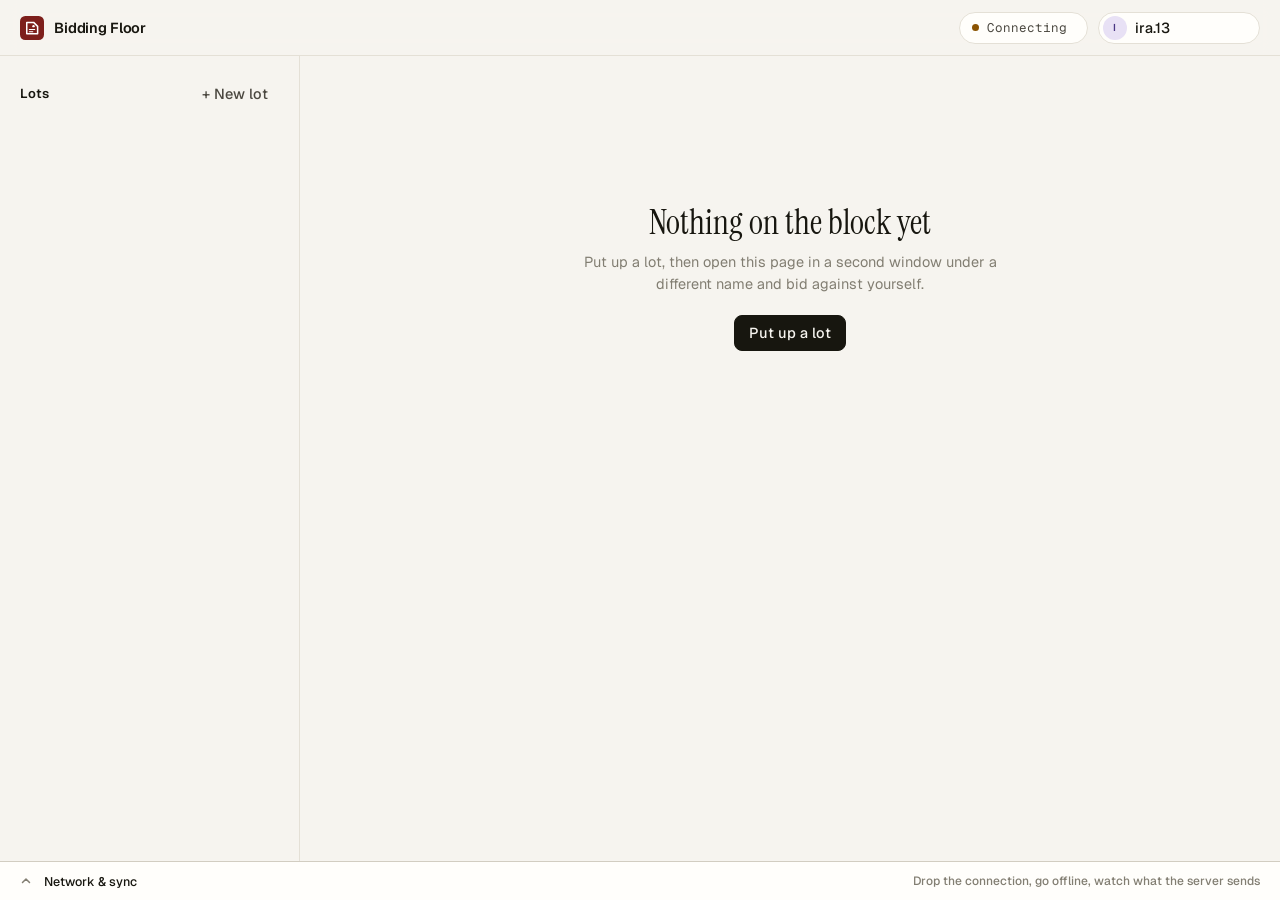
==== commit 7ba00936: "Light theme only Drop the automatic dark mode from the client and the diagrams; the page stays on th" ====
--- a/static/index.html
+++ b/static/index.html
@@ -5,8 +5,7 @@
 <meta name="viewport" content="width=device-width, initial-scale=1">
 <title>Bidding Floor · live auctions</title>
 <meta name="description" content="Timed auctions with live bidding over WebSockets.">
-<meta name="theme-color" content="#f6f4ef" media="(prefers-color-scheme: light)">
-<meta name="theme-color" content="#100f0d" media="(prefers-color-scheme: dark)">
+<meta name="theme-color" content="#f6f4ef">
 <link rel="icon" href="/static/favicon.svg" type="image/svg+xml">
 <link rel="preconnect" href="https://fonts.googleapis.com">
 <link rel="preconnect" href="https://fonts.gstatic.com" crossorigin>
--- a/static/app.css
+++ b/static/app.css
@@ -35,27 +35,6 @@
   color-scheme: light;
 }
 
-@media (prefers-color-scheme: dark) {
-  :root:not([data-theme="light"]) {
-    --paper: #100f0d; --surface: #181714; --sunken: #13120f;
-    --ink: #f0eee7; --ink-2: #c6c2b7; --muted: #8d897e; --faint: #5d5a52;
-    --line: #2a2924; --line-2: #3a3832;
-    --brand: #e2665d;
-    --lead: #62cf95; --lead-bg: #142c1f;
-    --warn: #efb45b; --warn-bg: #30240f;
-    --danger: #ff7d70; --danger-bg: #371613;
-    --focus: #7fa7ff;
-    --shadow: 0 1px 0 rgb(0 0 0 / 30%), 0 16px 40px -20px rgb(0 0 0 / 70%);
-    --a0-bg: #2c2545; --a0-fg: #cbbef5;
-    --a1-bg: #1c3340; --a1-fg: #a8d4ea;
-    --a2-bg: #1f3319; --a2-fg: #b4dca5;
-    --a3-bg: #3a2717; --a3-fg: #f0c39b;
-    --a4-bg: #3b1d26; --a4-fg: #f1b1c1;
-    --a5-bg: #2b2a25; --a5-fg: #d4d0c4;
-    color-scheme: dark;
-  }
-}
-
 *, *::before, *::after { box-sizing: border-box; }
 html { -webkit-text-size-adjust: 100%; }
 body {
@@ -115,7 +94,7 @@
 }
 .brand svg { width: 24px; height: 24px; flex: none; }
 .topbar-meta { color: var(--muted); font-size: 13px; }
-.topbar-right { margin-left: auto; display: flex; align-items: center; gap: 10px; }
+.topbar-right { margin-left: auto; display: flex; align-items: center; gap: 10px; min-width: 0; }
 
 .conn {
   display: inline-flex; align-items: center; gap: 8px;
@@ -137,9 +116,10 @@
   display: inline-flex; align-items: center; gap: 8px;
   height: 32px; padding: 0 4px 0 4px;
   border: 1px solid var(--line); border-radius: 99px; background: var(--surface);
+  min-width: 0;
 }
 .identity input {
-  width: 120px; border: 0; background: transparent; padding: 0 8px 0 0;
+  width: 120px; min-width: 40px; border: 0; background: transparent; padding: 0 8px 0 0;
   font-weight: 500;
 }
 .identity input:focus { outline: none; }
@@ -225,9 +205,10 @@
 .bidbox { grid-area: box; }
 
 .eyebrow {
-  display: flex; align-items: center; gap: 8px; margin: 0 0 14px;
+  display: flex; align-items: center; flex-wrap: wrap; gap: 4px 8px; margin: 0 0 14px;
   font: 500 12px var(--mono); color: var(--muted); letter-spacing: .03em;
 }
+.eyebrow > span { white-space: nowrap; }
 .eyebrow .dot { width: 3px; height: 3px; border-radius: 50%; background: var(--faint); }
 .lot h1 {
   margin: 0 0 14px;
@@ -426,7 +407,7 @@
   .shell { grid-template-columns: minmax(0, 1fr); }
   .lots { border-right: 0; border-bottom: 1px solid var(--line); padding: 12px 0 12px; }
   .lots-head { padding: 0 16px 8px; }
-  .lot-list { display: flex; gap: 8px; overflow-x: auto; padding: 0 16px 4px; scroll-snap-type: x mandatory; }
+  .lot-list { display: flex; gap: 8px; overflow-x: auto; padding: 0 16px 4px; scroll-snap-type: x mandatory; scrollbar-width: thin; }
   .lot-list li { flex: 0 0 220px; scroll-snap-align: start; }
   .lot-card { border-color: var(--line); background: var(--surface); }
   .stage { padding: 24px 16px 40px; }
@@ -449,6 +430,9 @@
 
 @media (max-width: 480px) {
   .brand-name { display: none; }
+  .topbar { gap: 8px; padding: 0 12px; }
+  .identity input { width: 76px; }
+  .lot-list li { flex-basis: 200px; }
 }
 
 @media (prefers-reduced-motion: reduce) {
